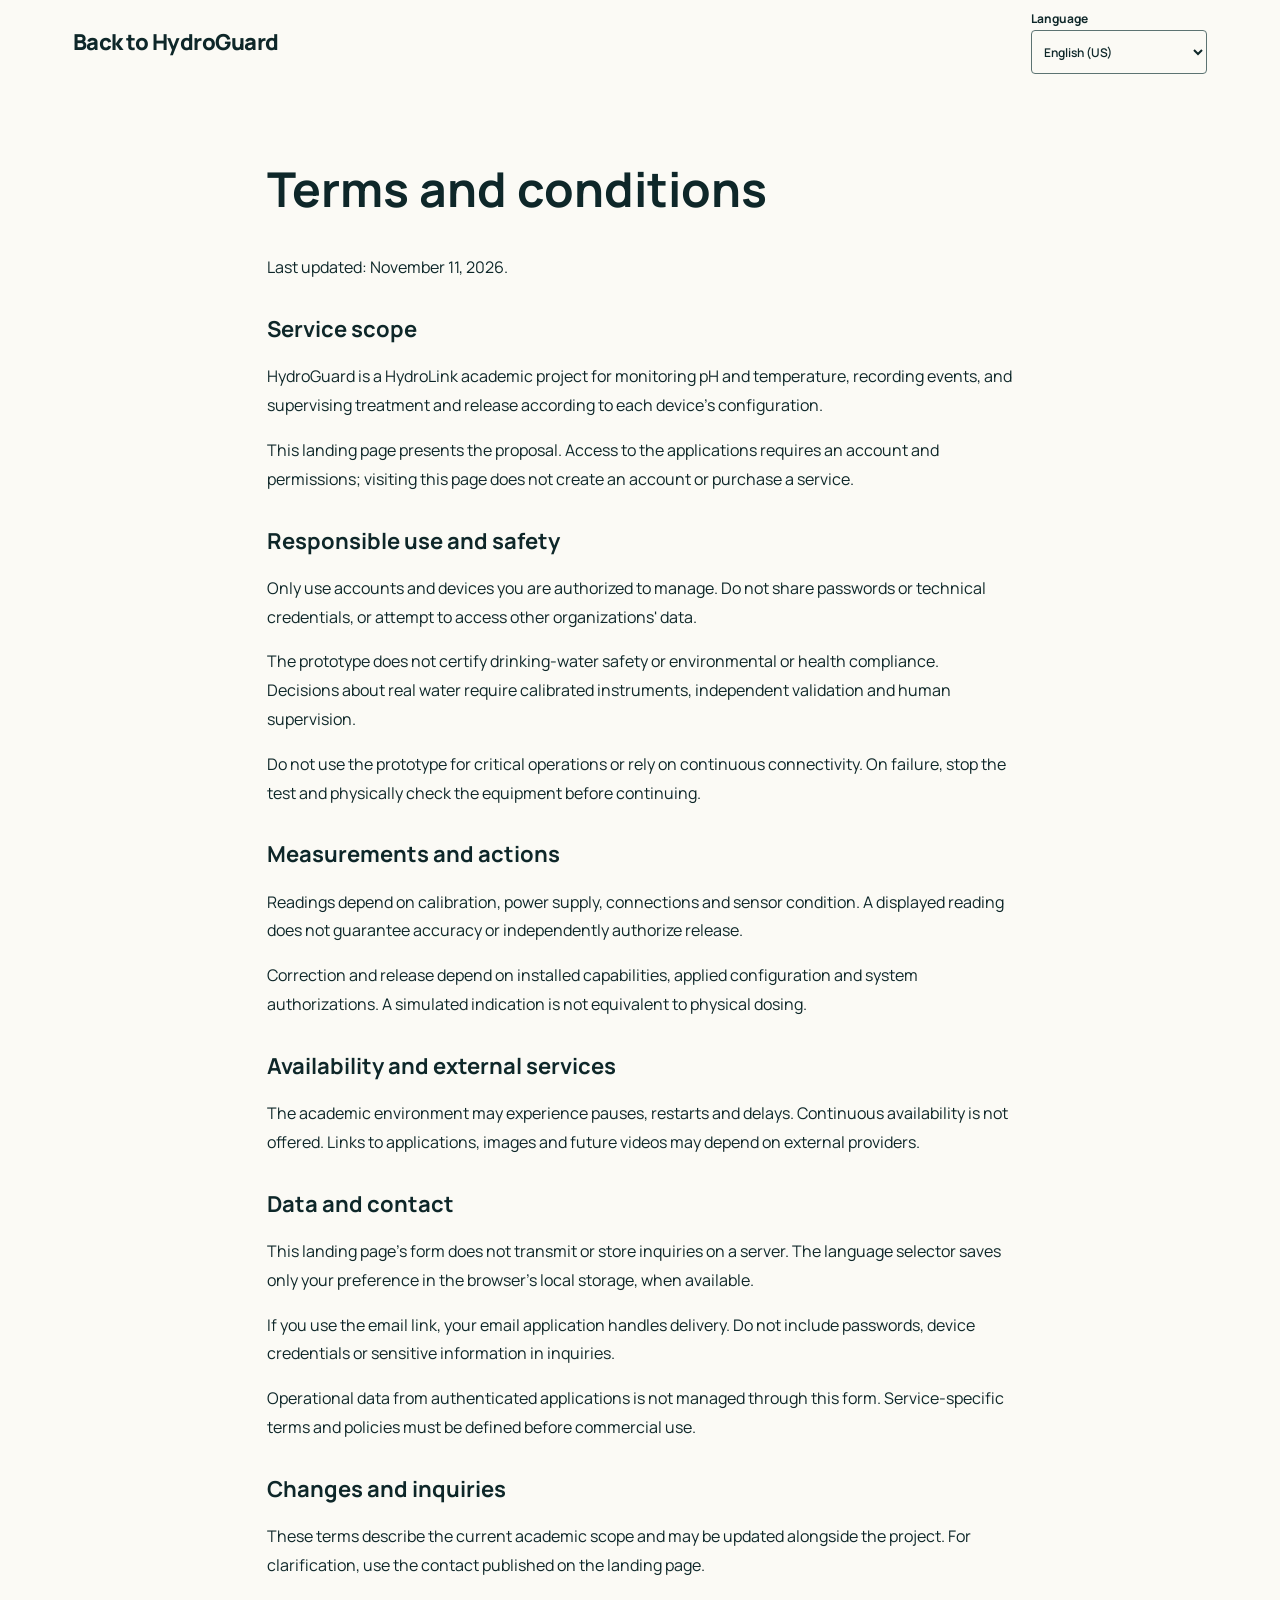
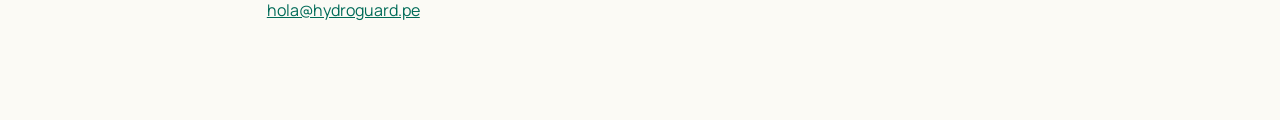
==== terms.html @ 085246a0 "feat: add translation and terms and conditions" ====
<!doctype html>
<html lang="en-US">
<head>
  <meta charset="UTF-8" />
  <meta name="viewport" content="width=device-width, initial-scale=1.0" />
  <meta name="description" content="Terms of use for the HydroGuard landing page and academic prototype." />
  <meta name="author" content="HydroLink" />
  <title>Terms and conditions — HydroGuard</title>
  <link rel="stylesheet" href="styles.css" />
  <link rel="preconnect" href="https://fonts.googleapis.com" />
  <link rel="preconnect" href="https://fonts.gstatic.com" crossorigin />
  <link href="https://fonts.googleapis.com/css2?family=DM+Mono:wght@400;500&amp;family=Manrope:wght@400;500;600;700;800&amp;display=swap" rel="stylesheet" />
</head>
<body>
  <a class="skip-link" href="#main-content">Skip to content</a>
  <header class="site-header">
    <a class="brand" href="index.html">Back to HydroGuard</a>
    <div class="language-control">
      <label for="language">Language</label>
      <select id="language" name="language">
        <option value="en-US" lang="en-US" data-no-i18n>English (US)</option>
        <option value="es-419" lang="es-419" data-no-i18n>Español (Latinoamérica)</option>
      </select>
    </div>
  </header>
  <main class="terms-page" id="main-content" tabindex="-1">
    <h1>Terms and conditions</h1>
    <p>Last updated: November 11, 2026.</p>
    <section><h2>Service scope</h2>
      <p>HydroGuard is a HydroLink academic project for monitoring pH and temperature, recording events, and supervising treatment and release according to each device's configuration.</p>
      <p>This landing page presents the proposal. Access to the applications requires an account and permissions; visiting this page does not create an account or purchase a service.</p>
    </section>
    <section><h2>Responsible use and safety</h2>
      <p>Only use accounts and devices you are authorized to manage. Do not share passwords or technical credentials, or attempt to access other organizations' data.</p>
      <p>The prototype does not certify drinking-water safety or environmental or health compliance. Decisions about real water require calibrated instruments, independent validation and human supervision.</p>
      <p>Do not use the prototype for critical operations or rely on continuous connectivity. On failure, stop the test and physically check the equipment before continuing.</p>
    </section>
    <section><h2>Measurements and actions</h2>
      <p>Readings depend on calibration, power supply, connections and sensor condition. A displayed reading does not guarantee accuracy or independently authorize release.</p>
      <p>Correction and release depend on installed capabilities, applied configuration and system authorizations. A simulated indication is not equivalent to physical dosing.</p>
    </section>
    <section><h2>Availability and external services</h2>
      <p>The academic environment may experience pauses, restarts and delays. Continuous availability is not offered. Links to applications, images and future videos may depend on external providers.</p>
    </section>
    <section><h2>Data and contact</h2>
      <p>This landing page's form does not transmit or store inquiries on a server. The language selector saves only your preference in the browser's local storage, when available.</p>
      <p>If you use the email link, your email application handles delivery. Do not include passwords, device credentials or sensitive information in inquiries.</p>
      <p>Operational data from authenticated applications is not managed through this form. Service-specific terms and policies must be defined before commercial use.</p>
    </section>
    <section><h2>Changes and inquiries</h2>
      <p>These terms describe the current academic scope and may be updated alongside the project. For clarification, use the contact published on the landing page.</p>
    </section>
    <p><a href="mailto:hola@hydroguard.pe">hola@hydroguard.pe</a></p>
  </main>
  <script src="i18n.js"></script>
</body>
</html>
---- styles.css ----
:root {
  --ink: #0e2729;
  --ink-2: #163b3d;
  --aqua: #48e1c2;
  --aqua-deep: #00b996;
  --cream: #f4f1e8;
  --paper: #fbfaf5;
  --line: rgba(14, 39, 41, 0.15);
  --muted: #5c7372;
  --heading: 'Manrope', sans-serif;
  --mono: 'DM Mono', monospace;
}

* {
  box-sizing: border-box;
}

html {
  scroll-behavior: smooth;
  scroll-padding-top: 90px;
}

body {
  margin: 0;
  background: var(--paper);
  color: var(--ink);
  font-family: var(--heading);
  overflow-x: hidden;
}

.page-noise {
  pointer-events: none;
  position: fixed;
  z-index: 5;
  inset: 0;
  opacity: 0.028;
  background-image: url("data:image/svg+xml,%3Csvg viewBox='0 0 180 180' xmlns='http://www.w3.org/2000/svg'%3E%3Cfilter id='n'%3E%3CfeTurbulence type='fractalNoise' baseFrequency='.8' numOctaves='4' stitchTiles='stitch'/%3E%3C/filter%3E%3Crect width='100%25' height='100%25' filter='url(%23n)' opacity='.8'/%3E%3C/svg%3E");
}

.site-header {
  height: 84px;
  max-width: 1360px;
  margin: auto;
  padding: 0 5.7vw;
  display: flex;
  align-items: center;
  justify-content: space-between;
  position: relative;
  z-index: 10;
}

.brand {
  font-weight: 800;
  font-size: 22px;
  letter-spacing: -0.5px;
  text-decoration: none;
  color: var(--ink);
  display: flex;
  align-items: center;
  gap: 10px;
}

.brand > span:last-child span {
  color: var(--aqua-deep);
}

.brand-mark {
  display: inline-flex;
  align-items: flex-end;
  gap: 2px;
  width: 22px;
  height: 24px;
}

.brand-mark span {
  display: block;
  width: 6px;
  background: var(--ink);
  border-radius: 5px 5px 1px 1px;
  transform: skew(-12deg);
}

.brand-mark span:nth-child(1) { height: 9px; }
.brand-mark span:nth-child(2) { height: 16px; background: var(--aqua-deep); }
.brand-mark span:nth-child(3) { height: 23px; }

.main-nav {
  display: flex;
  align-items: center;
  gap: 31px;
}

.main-nav a {
  color: var(--ink);
  font-size: 13px;
  font-weight: 700;
  text-decoration: none;
  transition: color 0.2s ease;
}

.main-nav a:hover {
  color: var(--aqua-deep);
}

.main-nav .nav-cta {
  background: var(--ink);
  color: #fff;
  border-radius: 99px;
  padding: 12px 17px;
  transition: background 0.2s ease, transform 0.2s ease;
}

.main-nav .nav-cta:hover {
  background: var(--ink-2);
  color: #fff;
  transform: translateY(-2px);
}

.nav-cta span {
  color: var(--aqua);
  margin-left: 4px;
}

.menu-toggle {
  display: none;
  background: none;
  border: 0;
  width: 42px;
  height: 40px;
  cursor: pointer;
}

.menu-toggle span {
  display: block;
  width: 26px;
  height: 2px;
  background: var(--ink);
  margin: 6px auto;
  transition: transform 0.25s ease;
}

.hero {
  max-width: 1360px;
  min-height: 650px;
  margin: auto;
  padding: 70px 5.7vw 85px;
  display: grid;
  grid-template-columns: 1fr 1.06fr;
  align-items: center;
  gap: 55px;
}

.eyebrow {
  font: 500 10px var(--mono);
  letter-spacing: 1.45px;
  text-transform: uppercase;
  margin: 0 0 21px;
  color: var(--aqua-deep);
}

.pulse {
  width: 7px;
  height: 7px;
  background: var(--aqua-deep);
  display: inline-block;
  border-radius: 50%;
  margin-right: 8px;
  box-shadow: 0 0 0 4px rgba(0, 185, 150, 0.13);
  animation: pulse 2s infinite;
}

.hero h1,
.section h2,
.section-dark h2 {
  font-size: clamp(38px, 4.5vw, 64px);
  line-height: 1.1;
  letter-spacing: -1.6px;
  margin: 0;
  font-weight: 800;
}

.hero h1 em,
.section h2 em,
.section-dark h2 em {
  font-family: Georgia, serif;
  font-weight: 400;
  letter-spacing: -1px;
  font-style: italic;
}

.hero-text {
  font-size: 16px;
  line-height: 1.7;
  max-width: 490px;
  color: var(--muted);
  margin: 27px 0 31px;
}

.hero-actions {
  display: flex;
  align-items: center;
  gap: 26px;
}

.button {
  border: 0;
  text-decoration: none;
  display: inline-flex;
  align-items: center;
  justify-content: center;
  gap: 15px;
  padding: 16px 20px;
  border-radius: 4px;
  font: 700 13px var(--heading);
  cursor: pointer;
  transition: transform 0.25s, background 0.25s, box-shadow 0.25s;
}

.button:hover {
  transform: translateY(-3px);
  box-shadow: 0 8px 20px rgba(0, 185, 150, 0.25);
}

.button-primary {
  color: var(--ink);
  background: var(--aqua);
}

.button-primary span,
.button-outline span {
  font-size: 18px;
}

.text-link {
  color: var(--ink);
  text-decoration: none;
  font-size: 13px;
  font-weight: 700;
  display: inline-flex;
  align-items: center;
  transition: color 0.2s ease;
}

.text-link:hover {
  color: var(--aqua-deep);
}

.text-link span {
  color: var(--aqua-deep);
  font-size: 18px;
  margin-left: 5px;
  transition: transform 0.2s ease;
}

.text-link:hover span {
  transform: translateX(4px);
}

.hero-trust {
  display: flex;
  align-items: center;
  margin-top: 65px;
  gap: 12px;
}

.hero-trust p {
  font-size: 11px;
  color: var(--muted);
  margin: 0;
}

.avatars {
  display: flex;
}

.avatars i {
  display: block;
  width: 25px;
  height: 25px;
  border-radius: 50%;
  border: 2px solid var(--paper);
  margin-left: -8px;
  background-size: cover;
  background-position: center;
}

.avatars i:first-child {
  margin: 0;
  background-image: url('https://images.unsplash.com/photo-1494790108377-be9c29b29330?auto=format&fit=crop&w=100&q=70');
}

.avatars i:nth-child(2) {
  background-image: url('https://images.unsplash.com/photo-1500648767791-00dcc994a43e?auto=format&fit=crop&w=100&q=70');
}

.avatars i:last-child {
  background-image: url('https://images.unsplash.com/photo-1534528741775-53994a69daeb?auto=format&fit=crop&w=100&q=70');
}

.hero-visual {
  height: 498px;
  position: relative;
  display: flex;
  align-items: center;
  justify-content: center;
}

.hero-image {
  position: absolute;
  width: 76%;
  height: 90%;
  right: 0;
  top: 5%;
  background: linear-gradient(90deg, rgba(5, 54, 57, 0.18), rgba(5, 54, 57, 0.32)),
    url('https://images.unsplash.com/photo-1563920443079-783e5c786b83?auto=format&fit=crop&w=1200&q=85') center/cover;
  border-radius: 2px;
}

.orb {
  position: absolute;
  border-radius: 50%;
  filter: blur(1px);
}

.orb-one {
  width: 330px;
  height: 330px;
  background: #bbf2df;
  left: 0;
  top: 0;
}

.orb-two {
  width: 170px;
  height: 170px;
  background: #e3db83;
  right: -40px;
  bottom: 0;
}

.dashboard-card {
  z-index: 1;
  width: min(410px, 85%);
  padding: 18px;
  background: rgba(14, 39, 41, 0.93);
  backdrop-filter: blur(8px);
  color: #fff;
  border-radius: 6px;
  box-shadow: 0 25px 60px rgba(7, 36, 38, 0.27);
  align-self: center;
  border: 1px solid rgba(255, 255, 255, 0.08);
}

.dashboard-top {
  display: flex;
  justify-content: space-between;
  font: 400 8px var(--mono);
  letter-spacing: 1px;
  color: #c7ddda;
  border-bottom: 1px solid rgba(255, 255, 255, 0.13);
  padding-bottom: 14px;
}

.online {
  color: var(--aqua);
}

.reading-grid {
  display: grid;
  grid-template-columns: 1fr 1fr;
  gap: 15px;
  padding: 20px 0;
}

.reading-grid div + div {
  border-left: 1px solid rgba(255, 255, 255, 0.14);
  padding-left: 19px;
}

.reading-grid small {
  display: block;
  color: #b2c7c4;
  font: 400 9px var(--mono);
  text-transform: uppercase;
}

.reading-grid strong {
  display: block;
  font: 600 37px var(--heading);
  letter-spacing: -0.8px;
  margin: 3px 0;
}

.reading-grid strong b {
  font: inherit;
}

.reading-grid sup {
  font-size: 14px;
}

.status-good {
  font: 400 8px var(--mono);
  color: var(--aqua);
}

.chart {
  height: 75px;
  border-left: 1px solid rgba(255, 255, 255, 0.15);
  border-bottom: 1px solid rgba(255, 255, 255, 0.15);
  position: relative;
  display: flex;
  justify-content: space-between;
  align-items: flex-end;
  padding: 0 3px 6px;
  color: #a9c1bd;
  font: 7px var(--mono);
}

.chart-line {
  position: absolute;
  left: 0;
  right: 0;
  top: 14px;
  height: 40px;
  background: url("data:image/svg+xml,%3Csvg viewBox='0 0 360 54' xmlns='http://www.w3.org/2000/svg'%3E%3Cpath d='M0 42 C20 42 22 30 40 31 S66 44 81 30 S115 14 133 24 S153 40 173 34 S194 16 216 17 S242 33 257 21 S289 8 307 17 S336 12 360 7' fill='none' stroke='%2348e1c2' stroke-width='2'/%3E%3C/svg%3E") center/100% 100% no-repeat;
}

.valve-row {
  display: flex;
  gap: 8px;
  align-items: center;
  margin-top: 15px;
  padding-top: 13px;
  border-top: 1px solid rgba(255, 255, 255, 0.13);
  font-size: 10px;
  color: #c8d8d5;
}

.valve-row strong {
  margin-left: auto;
  color: var(--aqua);
  font: 500 8px var(--mono);
}

.valve-icon {
  color: var(--aqua);
  font-size: 21px;
}

.floating-alert {
  position: absolute;
  z-index: 2;
  display: flex;
  gap: 10px;
  right: -12px;
  bottom: 25px;
  background: #fff;
  padding: 10px 15px;
  box-shadow: 0 13px 28px rgba(3, 30, 30, 0.15);
  min-width: 175px;
  border-radius: 4px;
}

.floating-alert > span {
  color: var(--aqua-deep);
  font-weight: bold;
}

.floating-alert b,
.floating-alert small {
  display: block;
}

.floating-alert b {
  font-size: 10px;
}

.floating-alert small {
  font: 8px var(--mono);
  color: var(--muted);
  margin-top: 3px;
}

.impact-bar {
  background: var(--ink);
  color: #fff;
  min-height: 88px;
  padding: 0 5.7vw;
  display: flex;
  align-items: center;
  justify-content: space-between;
  gap: 25px;
}

.impact-bar p {
  font-size: 15px;
  margin: 0;
}

.impact-items {
  display: flex;
  align-items: center;
  gap: 18px;
  font: 9px var(--mono);
  letter-spacing: 1px;
  text-transform: uppercase;
  color: #acc5c2;
}

.impact-items i {
  width: 5px;
  height: 5px;
  border-radius: 50%;
  background: var(--aqua);
}

.section {
  max-width: 1360px;
  margin: auto;
  padding: 120px 5.7vw;
}

.section-heading {
  display: flex;
  align-items: flex-end;
  justify-content: space-between;
  margin-bottom: 65px;
}

.section-heading h2 {
  font-size: clamp(34px, 4vw, 54px);
  letter-spacing: -1.2px;
}

.solution-layout {
  display: grid;
  grid-template-columns: 1.05fr 0.85fr;
  gap: 10vw;
  align-items: center;
}

.solution-image {
  position: relative;
  height: 422px;
}

.solution-image img {
  width: 89%;
  height: 100%;
  object-fit: cover;
  border-radius: 4px;
}

.image-badge {
  position: absolute;
  right: 0;
  bottom: 0;
  background: var(--aqua);
  padding: 22px;
  width: 185px;
  min-height: 138px;
  border-radius: 2px;
}

.image-badge span {
  font: 10px var(--mono);
  color: var(--ink-2);
}

.image-badge p {
  font-size: 15px;
  line-height: 1.3;
  margin: 25px 0 0;
  font-weight: 700;
}

.solution-points {
  display: grid;
  gap: 31px;
}

.point {
  display: grid;
  grid-template-columns: 48px 1fr;
  gap: 19px;
  padding-bottom: 25px;
  border-bottom: 1px solid var(--line);
}

.point > span {
  font: 10px var(--mono);
  color: var(--aqua-deep);
  padding-top: 6px;
}

.point h3 {
  font-size: 20px;
  margin: 0 0 8px;
  letter-spacing: -0.4px;
}

.point p {
  color: var(--muted);
  font-size: 13px;
  line-height: 1.65;
  margin: 0;
  max-width: 320px;
}

.section-dark {
  background: var(--ink);
  color: #fff;
  padding: 120px max(5.7vw, calc((100vw - 1205px) / 2));
  display: grid;
  grid-template-columns: 0.75fr 1.25fr;
  gap: 8vw;
  align-items: center;
}

.section-dark .eyebrow {
  color: var(--aqua);
}

.section-dark h2 {
  font-size: clamp(34px, 3.8vw, 52px);
  letter-spacing: -1.2px;
}

.video-copy > p:last-child {
  color: #b7cfca;
  font-size: 14px;
  line-height: 1.7;
  max-width: 360px;
  margin-top: 28px;
}

.video-placeholder {
  padding: 0;
  border: 0;
  background: none;
  cursor: pointer;
  height: 345px;
  position: relative;
  text-align: left;
  color: #fff;
  overflow: hidden;
  border-radius: 6px;
}

.video-placeholder:after {
  content: '';
  position: absolute;
  inset: 0;
  background: linear-gradient(90deg, rgba(4, 31, 33, 0.25), rgba(4, 31, 33, 0.63));
}

.video-placeholder img {
  width: 100%;
  height: 100%;
  object-fit: cover;
  transition: transform 0.5s;
}

.video-placeholder:hover img {
  transform: scale(1.04);
}

.play-button,
.video-label,
.coming-soon {
  position: absolute;
  z-index: 1;
}

.play-button {
  left: 50%;
  top: 50%;
  transform: translate(-50%, -50%);
  width: 63px;
  height: 63px;
  border: 1px solid rgba(255, 255, 255, 0.7);
  border-radius: 50%;
  display: grid;
  place-items: center;
  padding-left: 4px;
  font-size: 15px;
  transition: background 0.25s, border-color 0.25s, transform 0.25s;
}

.video-placeholder:hover .play-button {
  background: var(--aqua);
  color: var(--ink);
  border-color: var(--aqua);
  transform: translate(-50%, -50%) scale(1.08);
}

.video-label {
  left: 22px;
  bottom: 20px;
  font: 10px var(--mono);
  letter-spacing: 1.4px;
}

.coming-soon {
  right: 20px;
  top: 20px;
  background: rgba(14, 39, 41, 0.75);
  padding: 7px 9px;
  font: 8px var(--mono);
  letter-spacing: 0.6px;
  text-transform: uppercase;
  border-radius: 2px;
}

.sectors {
  padding-bottom: 145px;
}

.sectors-intro {
  display: grid;
  grid-template-columns: 1.1fr 1fr;
  gap: 30px;
  align-items: end;
  margin-bottom: 50px;
}

.sectors-intro .eyebrow {
  grid-column: span 2;
  margin-bottom: -8px;
}

.sectors-intro h2 {
  font-size: clamp(34px, 3.8vw, 52px);
  letter-spacing: -1.2px;
}

.sectors-intro > p:last-child {
  font-size: 14px;
  line-height: 1.7;
  color: var(--muted);
  max-width: 345px;
  margin: 0;
}

.sector-cards {
  display: grid;
  grid-template-columns: 1fr 1fr;
  gap: 22px;
}

.sector-card {
  min-height: 497px;
  position: relative;
  overflow: hidden;
  color: #fff;
  border-radius: 6px;
}

.sector-card:after {
  content: '';
  position: absolute;
  inset: 0;
  background: linear-gradient(0deg, rgba(3, 28, 30, 0.94), rgba(3, 28, 30, 0.15) 75%);
}

.sector-card img {
  position: absolute;
  inset: 0;
  width: 100%;
  height: 100%;
  object-fit: cover;
  transition: transform 0.6s ease;
}

.sector-card:hover img {
  transform: scale(1.05);
}

.sector-content {
  position: absolute;
  z-index: 1;
  left: 35px;
  right: 35px;
  bottom: 33px;
}

.sector-number {
  font: 9px var(--mono);
  letter-spacing: 1.2px;
  color: var(--aqua);
}

.sector-content h3 {
  font-size: 28px;
  letter-spacing: -0.8px;
  max-width: 330px;
  line-height: 1.15;
  margin: 13px 0;
}

.sector-content p {
  font-size: 13px;
  line-height: 1.6;
  color: #d5e3e0;
  max-width: 345px;
}

.sector-content a {
  display: inline-block;
  color: #fff;
  margin-top: 16px;
  font-size: 11px;
  font-weight: 700;
  text-decoration: none;
  border-bottom: 1px solid var(--aqua);
  padding-bottom: 5px;
  transition: color 0.2s ease;
}

.sector-content a:hover {
  color: var(--aqua);
}

.sector-content a span {
  color: var(--aqua);
  margin-left: 7px;
  font-size: 15px;
  transition: transform 0.2s ease;
  display: inline-block;
}

.sector-content a:hover span {
  transform: translate(2px, -2px);
}

.features {
  display: grid;
  grid-template-columns: 0.94fr 1.35fr;
  gap: 10vw;
  background: #e9eee8;
  max-width: none;
  padding-left: max(5.7vw, calc((100vw - 1205px) / 2));
  padding-right: max(5.7vw, calc((100vw - 1205px) / 2));
}

.features h2 {
  font-size: clamp(34px, 3.6vw, 50px);
  margin-bottom: 35px;
  letter-spacing: -1.2px;
}

.button-outline {
  color: var(--ink);
  border: 1px solid var(--ink);
  border-radius: 0;
  background: transparent;
  padding: 13px 17px;
  transition: all 0.25s ease;
}

.button-outline:hover {
  background: var(--ink);
  color: #fff;
}

.feature-grid {
  display: grid;
  grid-template-columns: 1fr 1fr;
  gap: 0;
  border-top: 1px solid var(--line);
  border-left: 1px solid var(--line);
}

.feature {
  padding: 28px 25px;
  min-height: 190px;
  border-right: 1px solid var(--line);
  border-bottom: 1px solid var(--line);
  transition: background 0.2s ease;
}

.feature:hover {
  background: rgba(255, 255, 255, 0.4);
}

.feature-icon {
  color: var(--aqua-deep);
  font-size: 25px;
}

.feature h3 {
  font-size: 15px;
  margin: 28px 0 8px;
  letter-spacing: -0.3px;
}

.feature p {
  font-size: 12px;
  line-height: 1.65;
  color: var(--muted);
  margin: 0;
}

.team {
  grid-template-columns: 1fr 1fr;
  gap: 9vw;
}

.team-image {
  height: 430px;
  position: relative;
  border-radius: 4px;
  overflow: hidden;
}

.team-image img {
  height: 100%;
  width: 100%;
  object-fit: cover;
  filter: grayscale(0.25);
}

.team-image-caption {
  position: absolute;
  bottom: 0;
  right: 0;
  padding: 18px 22px;
  background: var(--aqua);
  color: var(--ink);
  font-size: 15px;
  font-weight: 700;
  line-height: 1.25;
}

.team-image-caption span {
  font: 400 9px var(--mono);
}

.team-content h2 {
  font-size: clamp(34px, 3.5vw, 50px);
  letter-spacing: -1.2px;
}

.team-content > p:last-of-type {
  color: #b6cfcb;
  line-height: 1.7;
  font-size: 14px;
  margin: 25px 0 30px;
  max-width: 440px;
}

.team-video-link {
  border: 0;
  border-top: 1px solid rgba(255, 255, 255, 0.22);
  border-bottom: 1px solid rgba(255, 255, 255, 0.22);
  background: transparent;
  color: #fff;
  width: 100%;
  padding: 16px 0;
  display: flex;
  align-items: center;
  text-align: left;
  gap: 13px;
  cursor: pointer;
  transition: background 0.2s ease;
}

.team-video-link:hover {
  background: rgba(255, 255, 255, 0.04);
}

.mini-play {
  width: 28px;
  height: 28px;
  border: 1px solid var(--aqua);
  color: var(--aqua);
  border-radius: 50%;
  display: grid;
  place-items: center;
  font-size: 8px;
}

.team-video-link span:nth-child(2) {
  font-size: 12px;
  font-weight: 700;
  line-height: 1.5;
}

.team-video-link small {
  font: 9px var(--mono);
  letter-spacing: 0.6px;
  color: var(--aqua);
}

.team-video-link b {
  margin-left: auto;
  color: var(--aqua);
  font-size: 20px;
  transition: transform 0.2s ease;
}

.team-video-link:hover b {
  transform: translate(2px, -2px);
}

.contact {
  display: grid;
  grid-template-columns: 1.1fr 0.9fr;
  gap: 11vw;
  padding-top: 130px;
  padding-bottom: 125px;
}

.contact h2 {
  font-size: clamp(38px, 4.2vw, 56px);
  letter-spacing: -1.2px;
  margin-bottom: 24px;
}

.contact-title > p:last-of-type {
  font-size: 14px;
  line-height: 1.7;
  color: var(--muted);
  max-width: 385px;
}

.email-link {
  display: inline-block;
  color: var(--ink);
  font-size: 15px;
  font-weight: 700;
  text-decoration: none;
  border-bottom: 2px solid var(--aqua-deep);
  margin-top: 28px;
  padding-bottom: 5px;
  transition: color 0.2s ease;
}

.email-link:hover {
  color: var(--aqua-deep);
}

.email-link span {
  color: var(--aqua-deep);
  margin-left: 9px;
  display: inline-block;
  transition: transform 0.2s ease;
}

.email-link:hover span {
  transform: translate(2px, -2px);
}

.contact-form {
  display: grid;
  gap: 19px;
  padding-top: 5px;
}

.contact-form label {
  font: 600 11px var(--heading);
  color: var(--ink);
}

.contact-form input,
.contact-form textarea {
  display: block;
  width: 100%;
  border: 0;
  border-bottom: 1px solid var(--line);
  background: transparent;
  padding: 12px 0 10px;
  font: 13px var(--heading);
  outline: 0;
  color: var(--ink);
  resize: vertical;
  transition: border-color 0.2s ease;
}

.contact-form input:focus,
.contact-form textarea:focus {
  border-color: var(--aqua-deep);
}

.contact-form input::placeholder,
.contact-form textarea::placeholder {
  color: #91a3a1;
}

.contact-form .button {
  justify-self: start;
  margin-top: 5px;
}

.form-message {
  margin: 0;
  font-size: 13px;
  color: var(--aqua-deep);
  min-height: 18px;
  font-weight: 600;
}

footer {
  border-top: 1px solid var(--line);
  padding: 29px 5.7vw;
  display: flex;
  justify-content: space-between;
  align-items: center;
  gap: 25px;
}

footer .brand {
  font-size: 17px;
}

footer .brand-mark {
  transform: scale(0.8);
  margin-right: -3px;
}

footer p,
footer > a:last-child {
  font: 10px var(--mono);
  color: var(--muted);
  text-decoration: none;
  transition: color 0.2s ease;
}

footer > a:last-child:hover {
  color: var(--aqua-deep);
}

.video-modal {
  border: 0;
  background: transparent;
  padding: 0;
  width: min(580px, calc(100% - 35px));
  color: #fff;
  overflow: visible;
}

.video-modal::backdrop {
  background: rgba(4, 20, 21, 0.8);
  backdrop-filter: blur(5px);
}

.modal-content {
  position: relative;
  background: var(--ink);
  padding: 60px 40px 50px;
  text-align: center;
  box-shadow: 0 20px 70px rgba(0, 0, 0, 0.45);
  border: 1px solid rgba(72, 225, 194, 0.2);
  border-radius: 8px;
}

.modal-content h2 {
  font-size: 32px;
  margin: 18px 0 8px;
  letter-spacing: -0.8px;
}

.modal-content p:last-child {
  color: #b8cbc8;
  font-size: 14px;
}

.modal-play {
  display: grid;
  place-items: center;
  margin: auto;
  width: 55px;
  height: 55px;
  border: 1px solid var(--aqua);
  color: var(--aqua);
  border-radius: 50%;
  font-size: 13px;
}

.modal-close {
  position: absolute;
  right: 16px;
  top: 16px;
  width: 36px;
  height: 36px;
  border-radius: 50%;
  border: 1px solid rgba(255, 255, 255, 0.2);
  background: rgba(255, 255, 255, 0.08);
  color: #fff;
  font-size: 22px;
  display: flex;
  align-items: center;
  justify-content: center;
  cursor: pointer;
  transition: all 0.2s ease;
  line-height: 1;
}

.modal-close:hover {
  background: var(--aqua);
  color: var(--ink);
  border-color: var(--aqua);
}

.reveal.reveal-ready {
  opacity: 0;
  transform: translateY(24px);
  transition: opacity 0.7s ease, transform 0.7s ease;
}

.reveal.is-visible {
  opacity: 1;
  transform: translateY(0);
}

.delay-1 { transition-delay: 0.12s; }
.delay-2 { transition-delay: 0.22s; }
.delay-3 { transition-delay: 0.32s; }
.delay-4 { transition-delay: 0.42s; }

@keyframes pulse {
  50% {
    box-shadow: 0 0 0 8px rgba(0, 185, 150, 0);
  }
}

@media (prefers-reduced-motion: reduce) {
  html { scroll-behavior: auto; }
  *, *::before, *::after {
    animation: none !important;
    transition: none !important;
  }
  .reveal {
    opacity: 1 !important;
    transform: none !important;
    transition: none !important;
  }
}

@media (max-width: 800px) {
  .site-header {
    height: 72px;
  }
  .menu-toggle {
    display: block;
  }
  .main-nav {
    display: none;
    position: absolute;
    top: 67px;
    left: 5.7vw;
    right: 5.7vw;
    padding: 18px;
    background: var(--ink);
    flex-direction: column;
    align-items: stretch;
    gap: 14px;
    box-shadow: 0 18px 30px rgba(0, 0, 0, 0.15);
    border-radius: 6px;
  }
  .main-nav.open {
    display: flex;
  }
  .main-nav a {
    color: #fff;
    padding: 7px;
  }
  .main-nav .nav-cta {
    text-align: center;
    background: var(--aqua);
    color: var(--ink);
  }
  .hero {
    grid-template-columns: 1fr;
    padding-top: 55px;
    gap: 45px;
  }
  .hero-visual {
    height: 410px;
  }
  .hero-image {
    width: 84%;
  }
  .dashboard-card {
    margin-left: -20px;
  }
  .impact-bar {
    padding-top: 23px;
    padding-bottom: 23px;
    flex-direction: column;
    align-items: flex-start;
  }
  .impact-items {
    gap: 10px;
    flex-wrap: wrap;
  }
  .section {
    padding-top: 85px;
    padding-bottom: 85px;
  }
  .section-heading {
    margin-bottom: 40px;
  }
  .solution-layout,
  .section-dark,
  .features,
  .team,
  .contact {
    grid-template-columns: 1fr;
    gap: 45px;
  }
  .solution-image {
    height: 370px;
  }
  .section-dark {
    padding-top: 80px;
    padding-bottom: 80px;
  }
  .video-placeholder {
    height: 280px;
  }
  .sectors-intro {
    grid-template-columns: 1fr;
    gap: 15px;
  }
  .sectors-intro .eyebrow {
    grid-column: auto;
    margin-bottom: 5px;
  }
  .sector-cards {
    grid-template-columns: 1fr;
  }
  .sector-card {
    min-height: 415px;
  }
  .features {
    gap: 45px;
  }
  .team-image {
    height: 330px;
  }
  .contact {
    gap: 50px;
  }
  footer {
    flex-wrap: wrap;
  }
  .contact-form .button {
    width: 100%;
  }
}

@media (max-width: 490px) {
  .hero {
    padding-top: 35px;
  }
  .hero h1 {
    letter-spacing: -1px;
  }
  .hero h1 em {
    letter-spacing: -0.6px;
  }
  .hero-actions {
    align-items: flex-start;
    flex-direction: column;
    gap: 18px;
  }
  .hero-trust {
    margin-top: 40px;
  }
  .hero-visual {
    height: 350px;
  }
  .dashboard-card {
    width: 92%;
    padding: 14px;
  }
  .reading-grid strong {
    font-size: 31px;
  }
  .floating-alert {
    right: -3px;
    bottom: 6px;
  }
  .solution-image {
    height: 290px;
  }
  .solution-image img {
    width: 93%;
  }
  .image-badge {
    padding: 15px;
    min-height: 105px;
    width: 150px;
  }
  .image-badge p {
    font-size: 12px;
    margin-top: 16px;
  }
  .video-placeholder {
    height: 225px;
  }
  .feature-grid {
    grid-template-columns: 1fr;
  }
  .sector-content {
    left: 24px;
    right: 24px;
  }
  .contact h2 {
    letter-spacing: -1px;
  }
  .contact h2 em {
    letter-spacing: -0.6px;
  }
}
/* Shared access, keyboard and language controls; preserve the landing identity. */
:root { --focus: #006b58; }
:where(a, button, input, textarea, select):focus-visible {
  outline: 3px solid var(--focus);
  outline-offset: 4px;
}
.section-dark :where(a, button):focus-visible,
.video-modal :where(a, button):focus-visible { outline-color: var(--aqua); }
.skip-link {
  position: fixed; top: 8px; left: 8px; z-index: 100;
  transform: translateY(-160%); padding: 12px 18px;
  background: var(--ink); color: #fff; border-radius: 4px;
}
.skip-link:focus { transform: none; }
.site-header { gap: 20px; }
.language-control { display: grid; gap: 3px; flex-shrink: 0; }
.language-control label { font-size: 12px; font-weight: 700; }
.language-control select {
  min-height: 44px; max-width: 185px; border: 1px solid var(--muted);
  background: var(--paper); color: var(--ink); border-radius: 4px;
  padding: 8px; font: 600 12px var(--heading);
}
.main-nav { gap: 20px; }
.main-nav a { min-height: 44px; display: inline-flex; align-items: center; }
.main-nav a:hover { color: var(--focus); }
.main-nav .nav-cta:hover { color: #fff; }
.eyebrow, .point > span, .text-link:hover, .email-link:hover { color: var(--focus); }
.section-dark .eyebrow, .video-modal .eyebrow { color: var(--aqua); }
.brand > span:last-child span { color: var(--focus); }
.contact-form label, .contact-form input, .contact-form textarea { font-size: 14px; }
.contact-form input:focus, .contact-form textarea:focus { border-color: var(--focus); }
.contact-form :is(input, textarea):focus-visible {
  outline: 3px solid var(--focus);
  outline-offset: 4px;
}
.contact-form input::placeholder, .contact-form textarea::placeholder { color: var(--muted); }
.contact-form [aria-invalid="true"] { border-color: #a02222; }
#contact-note, .form-message { font-size: 14px; line-height: 1.6; color: var(--muted); }
.hero-trust p, .dashboard-top, .reading-grid small, .status-good,
.chart span, .valve-row, .floating-alert small, .eyebrow, .sector-number,
.video-label, .coming-soon, .team-video-link small { font-size: 12px; }
.modal-close { min-width: 44px; min-height: 44px; }
footer { flex-wrap: wrap; gap: 20px; }
footer p, footer > a:not(.brand) { font-size: 12px; }
footer > a:not(.brand) { color: inherit; min-height: 44px; display: inline-flex; align-items: center; }
footer > a:not(.brand):hover { text-decoration: underline; }
.terms-page { max-width: 900px; margin: auto; padding: 40px 6vw 80px; }
.terms-page h1 { font-size: clamp(30px, 5vw, 48px); }
.terms-page h2 { margin-top: 32px; font-size: 22px; }
.terms-page p { font-size: 16px; line-height: 1.8; }
.terms-page a { color: var(--focus); }
@media (max-width: 1100px) and (min-width: 801px) {
  .site-header { padding-inline: 3vw; gap: 12px; }
  .main-nav { gap: 12px; }
  .brand { font-size: 19px; }
  .language-control select { max-width: 145px; }
}
@media (max-width: 800px) {
  .site-header { height: auto; min-height: 84px; display: grid; grid-template-columns: 1fr auto; padding-block: 16px; }
  .menu-toggle { justify-self: end; min-width: 44px; min-height: 44px; }
  .language-control { grid-column: 1 / -1; display: flex; align-items: center; gap: 12px; }
  .main-nav { top: 100%; }
  .main-nav a:hover { color: var(--aqua); }
  .main-nav a:focus-visible { outline-color: var(--aqua); }
  .hero { padding-top: 35px; }
  .orb-two { right: 0; }
  .orb-one { max-width: 100%; height: auto; aspect-ratio: 1; }
}
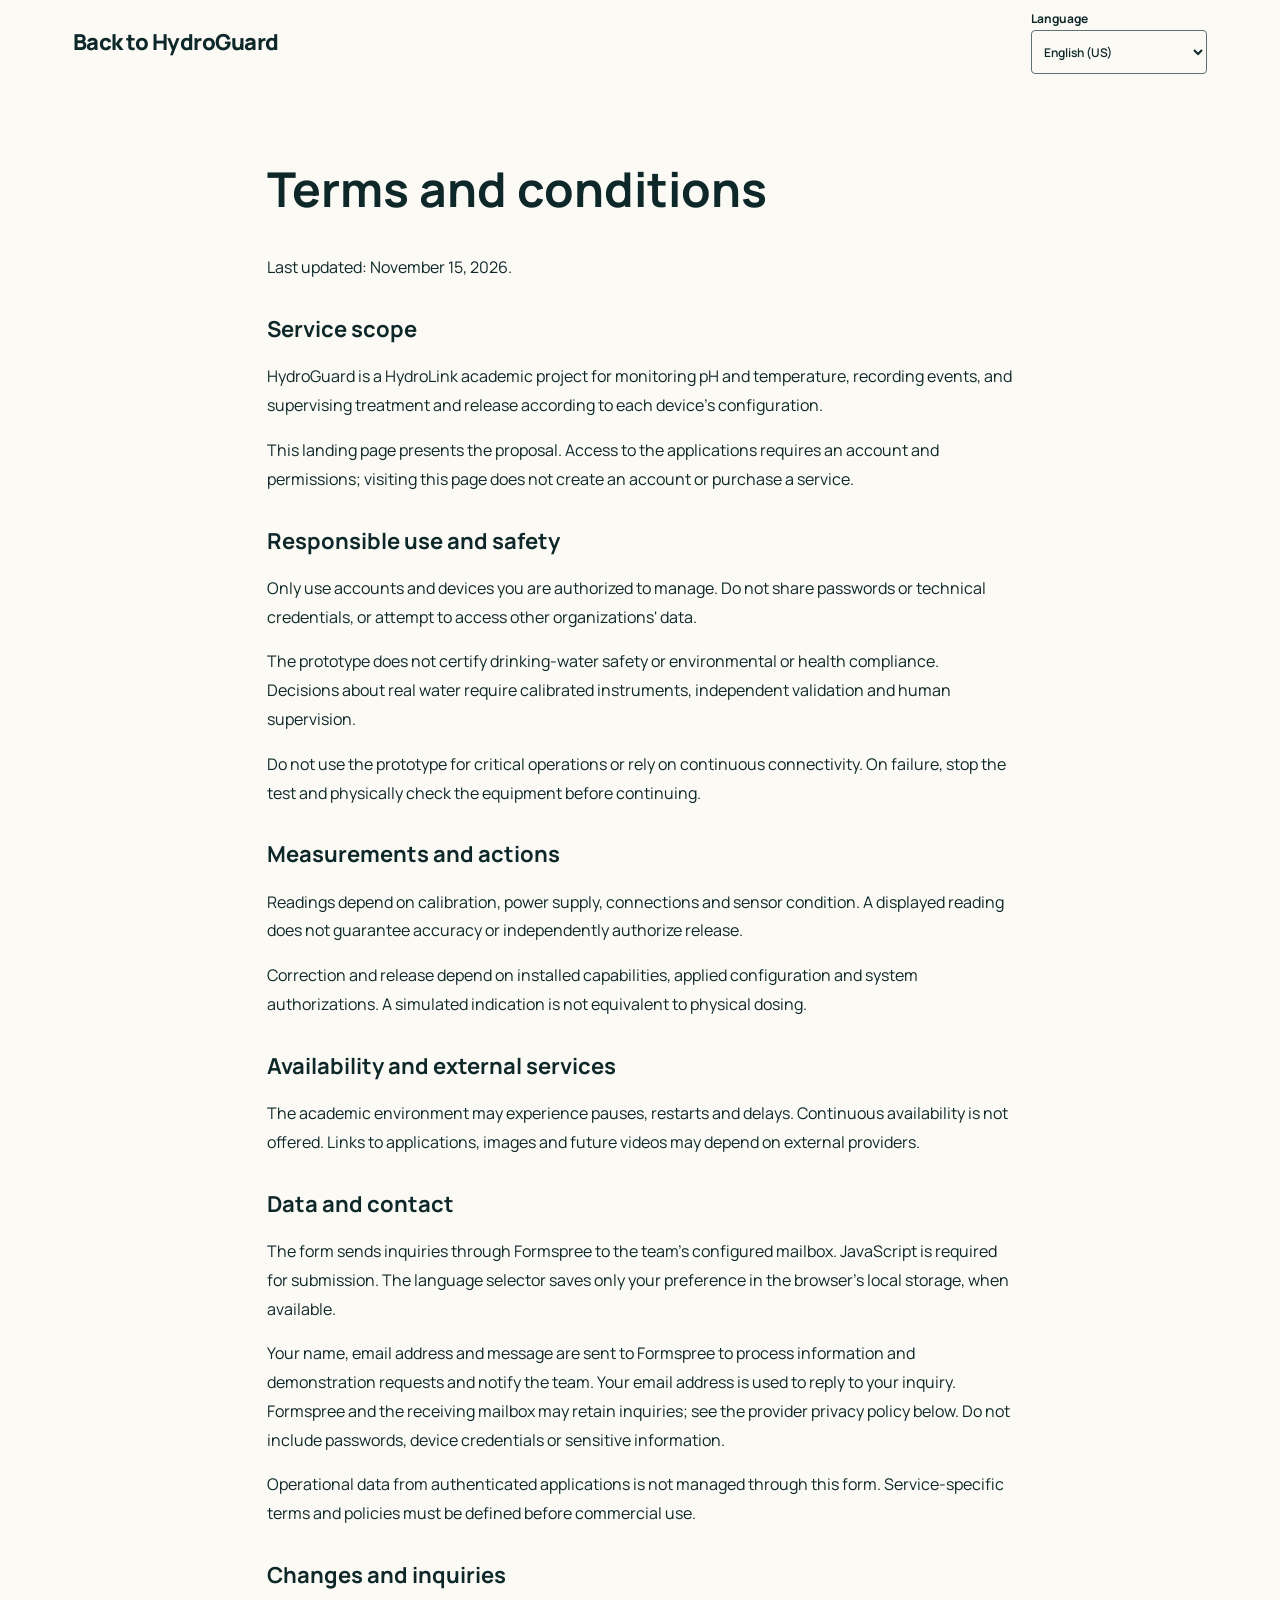
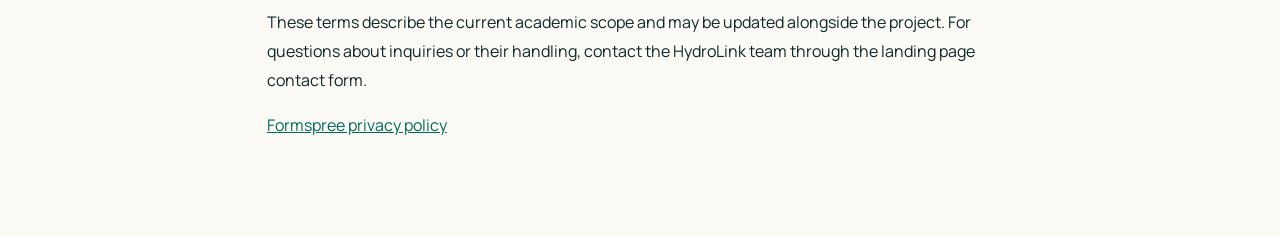
==== commit dc84f07b: "feat: integrate Formspree contact form with validation and i18n" ====
--- a/terms.html
+++ b/terms.html
@@ -25,7 +25,7 @@
   </header>
   <main class="terms-page" id="main-content" tabindex="-1">
     <h1>Terms and conditions</h1>
-    <p>Last updated: November 11, 2026.</p>
+    <p>Last updated: November 15, 2026.</p>
     <section><h2>Service scope</h2>
       <p>HydroGuard is a HydroLink academic project for monitoring pH and temperature, recording events, and supervising treatment and release according to each device's configuration.</p>
       <p>This landing page presents the proposal. Access to the applications requires an account and permissions; visiting this page does not create an account or purchase a service.</p>
@@ -42,15 +42,15 @@
     <section><h2>Availability and external services</h2>
       <p>The academic environment may experience pauses, restarts and delays. Continuous availability is not offered. Links to applications, images and future videos may depend on external providers.</p>
     </section>
-    <section><h2>Data and contact</h2>
-      <p>This landing page's form does not transmit or store inquiries on a server. The language selector saves only your preference in the browser's local storage, when available.</p>
-      <p>If you use the email link, your email application handles delivery. Do not include passwords, device credentials or sensitive information in inquiries.</p>
+    <section id="contact-privacy"><h2>Data and contact</h2>
+      <p>The form sends inquiries through Formspree to the team's configured mailbox. JavaScript is required for submission. The language selector saves only your preference in the browser's local storage, when available.</p>
+      <p>Your name, email address and message are sent to Formspree to process information and demonstration requests and notify the team. Your email address is used to reply to your inquiry. Formspree and the receiving mailbox may retain inquiries; see the provider privacy policy below. Do not include passwords, device credentials or sensitive information.</p>
       <p>Operational data from authenticated applications is not managed through this form. Service-specific terms and policies must be defined before commercial use.</p>
     </section>
     <section><h2>Changes and inquiries</h2>
-      <p>These terms describe the current academic scope and may be updated alongside the project. For clarification, use the contact published on the landing page.</p>
+      <p>These terms describe the current academic scope and may be updated alongside the project. For questions about inquiries or their handling, contact the HydroLink team through the landing page contact form.</p>
     </section>
-    <p><a href="mailto:hola@hydroguard.pe">hola@hydroguard.pe</a></p>
+    <p><a href="https://formspree.io/legal/privacy-policy/">Formspree privacy policy</a></p>
   </main>
   <script src="i18n.js"></script>
 </body>
--- a/styles.css
+++ b/styles.css
@@ -1416,6 +1416,10 @@
   }
 }
 /* Shared access, keyboard and language controls; preserve the landing identity. */
+.evidence-grid { display: grid; grid-template-columns: repeat(auto-fit, minmax(min(100%, 240px), 1fr)); gap: 20px; }
+.evidence-placeholder { border: 1px dashed var(--muted); border-radius: 12px; padding: 24px; min-height: 150px; }
+.evidence-placeholder h3 { margin: 0 0 12px; }
+.evidence-placeholder p { color: var(--muted); line-height: 1.6; }
 :root { --focus: #006b58; }
 :where(a, button, input, textarea, select):focus-visible {
   outline: 3px solid var(--focus);
@@ -1483,3 +1487,9 @@
   .orb-two { right: 0; }
   .orb-one { max-width: 100%; height: auto; aspect-ratio: 1; }
 }
+
+/* Contact submission states; retain the existing layout and focus indicators. */
+.contact-form .button:disabled { cursor: wait; opacity: 0.75; transform: none; box-shadow: none; }
+.contact-form .form-message[data-state="error"] { color: #a02222; }
+.contact-form .form-message[data-state="success"] { color: var(--focus); }
+#contact-submit-label { font: inherit; }
